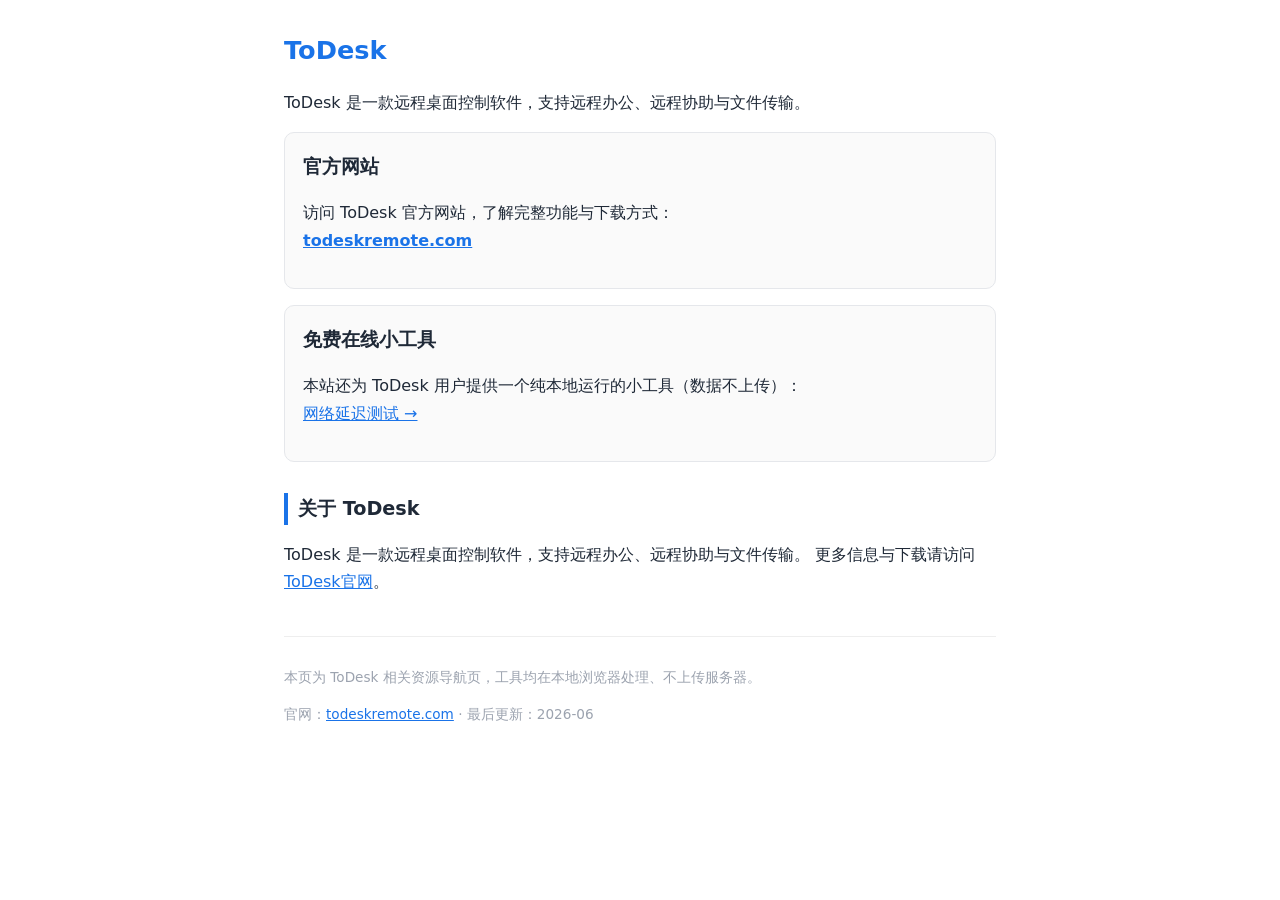
==== index.html @ 6993aaa4 "add homepage" ====
<!DOCTYPE html>
<html lang="zh-CN">
<head>
<meta charset="UTF-8">
<meta name="viewport" content="width=device-width,initial-scale=1">
<title>ToDesk 远程 电脑版 - 官方资源与在线工具</title>
<meta name="description" content="ToDesk相关资源导航：官网入口与免费在线小工具。ToDesk 是一款远程桌面控制软件，支持远程办公、远程协助与文件传输。">
<link rel="canonical" href="https://amirsakala.github.io/">
<meta property="og:title" content="ToDesk 远程 电脑版">
<meta property="og:description" content="ToDesk官网入口与免费在线小工具。">
<meta property="og:type" content="website">
<meta property="og:url" content="https://amirsakala.github.io/">
<style>:root{--b:#1a73e8}*{box-sizing:border-box}body{font-family:system-ui,-apple-system,"Segoe UI",sans-serif;max-width:760px;margin:0 auto;padding:24px;color:#1f2937;line-height:1.7;background:#fff}h1{color:var(--b);font-size:1.6rem;margin:.2em 0}h2{font-size:1.2rem;margin-top:1.6em;border-left:4px solid var(--b);padding-left:10px}.card{border:1px solid #e5e7eb;border-radius:10px;padding:18px;margin:16px 0;background:#fafafa}a{color:var(--b)}footer{margin-top:40px;padding-top:16px;border-top:1px solid #eee;color:#9ca3af;font-size:.85rem}</style>
</head>
<body>
<h1>ToDesk</h1>
<p>ToDesk 是一款远程桌面控制软件，支持远程办公、远程协助与文件传输。</p>
<div class="card">
<h2 style="margin-top:0;border:0;padding:0">官方网站</h2>
<p>访问 ToDesk 官方网站，了解完整功能与下载方式：<br>
<a href="https://todeskremote.com/"><strong>todeskremote.com</strong></a></p>
</div>
<div class="card">
<h2 style="margin-top:0;border:0;padding:0">免费在线小工具</h2>
<p>本站还为 ToDesk 用户提供一个纯本地运行的小工具（数据不上传）：<br>
<a href="https://amirsakala.github.io/todeskremote-latency-test/">网络延迟测试 →</a></p>
</div>
<h2>关于 ToDesk</h2>
<p>ToDesk 是一款远程桌面控制软件，支持远程办公、远程协助与文件传输。 更多信息与下载请访问 <a href="https://todeskremote.com/">ToDesk官网</a>。</p>
<footer>
<p>本页为 ToDesk 相关资源导航页，工具均在本地浏览器处理、不上传服务器。</p>
<p>官网：<a href="https://todeskremote.com/">todeskremote.com</a> · 最后更新：2026-06</p>
</footer>
</body>
</html>
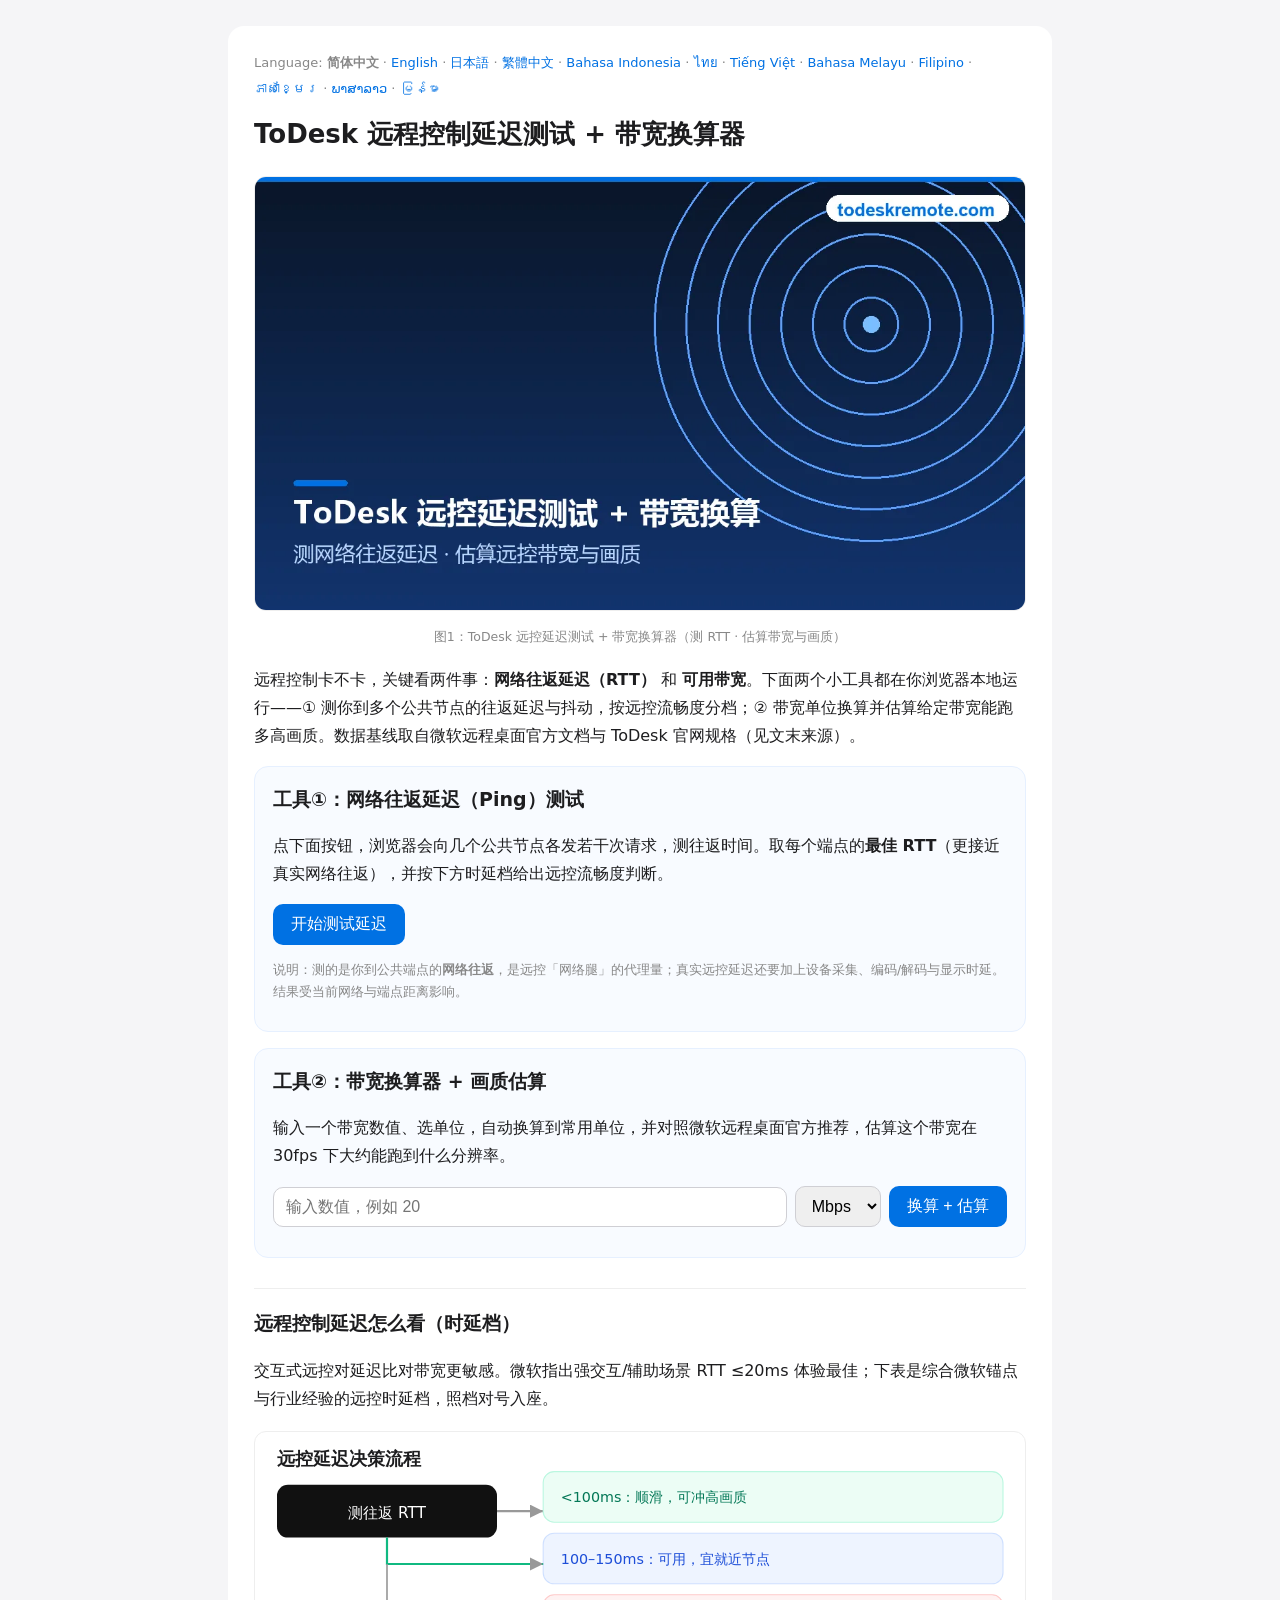
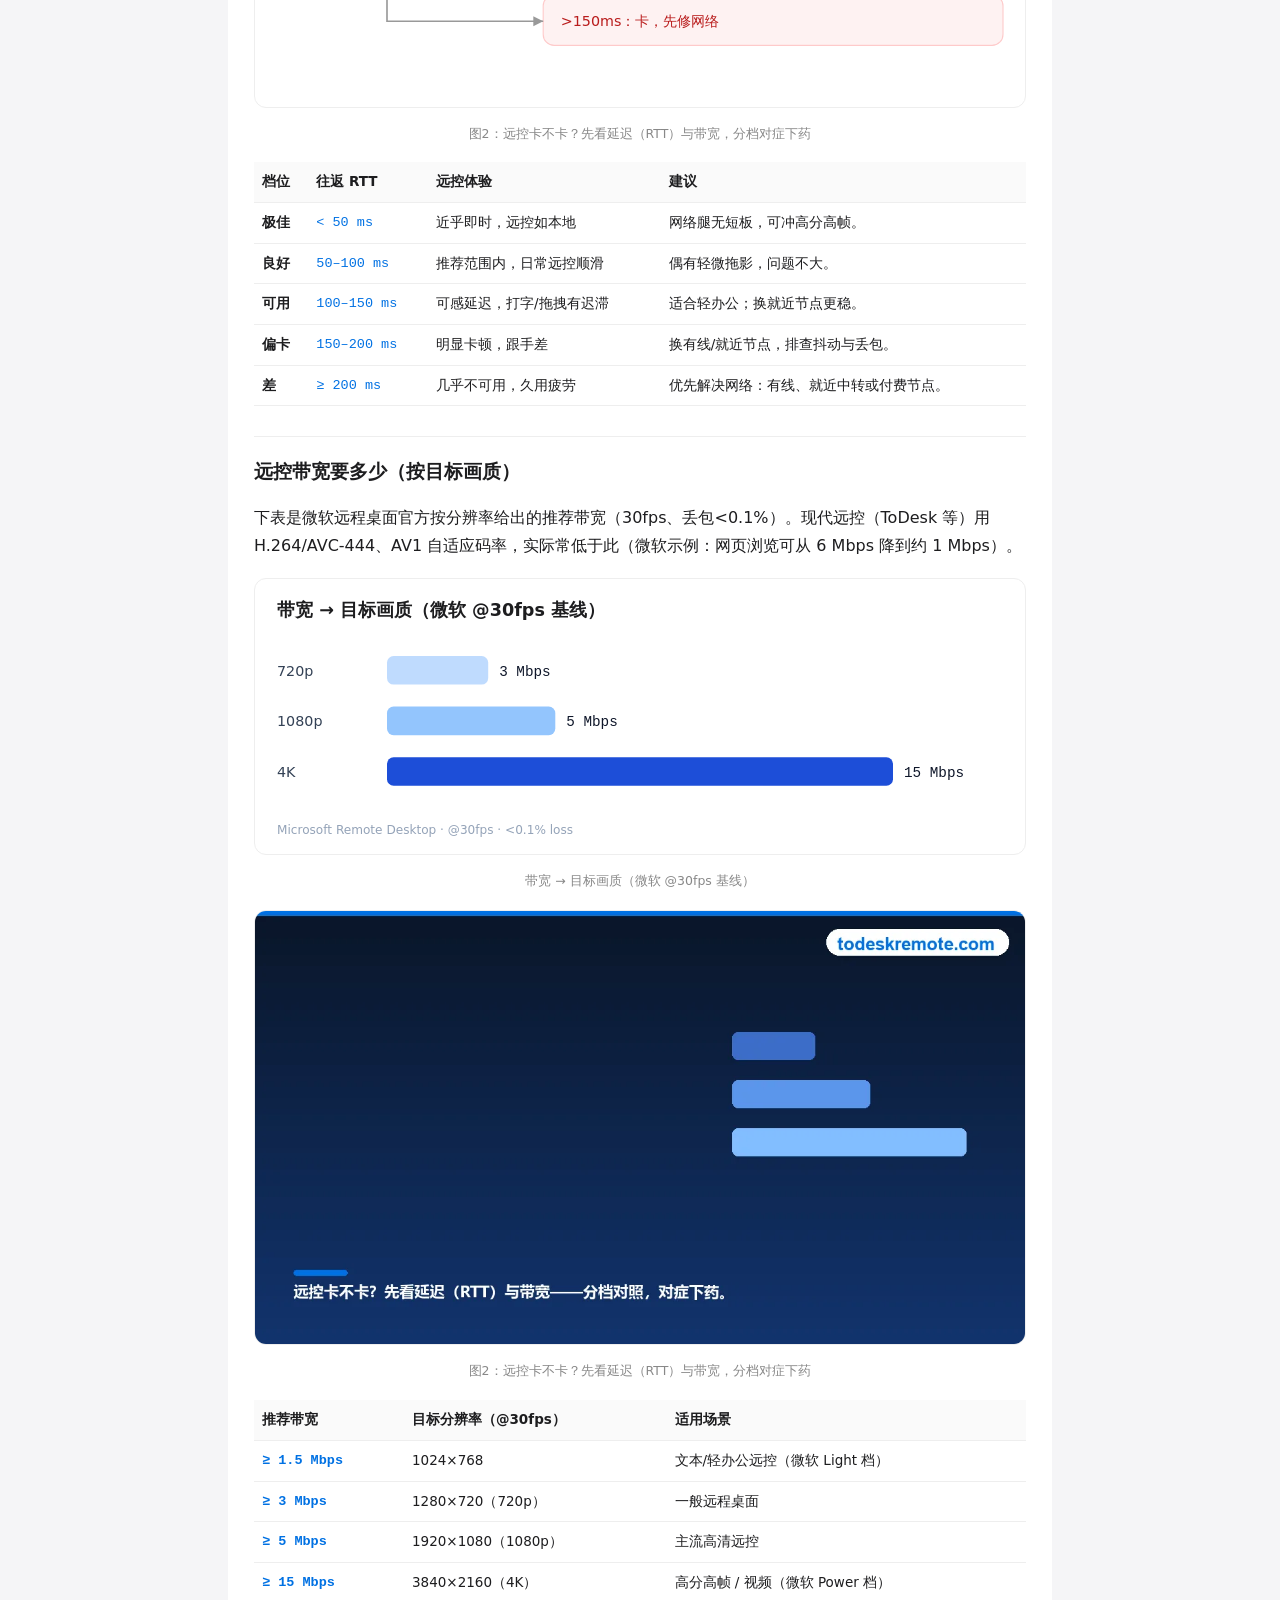
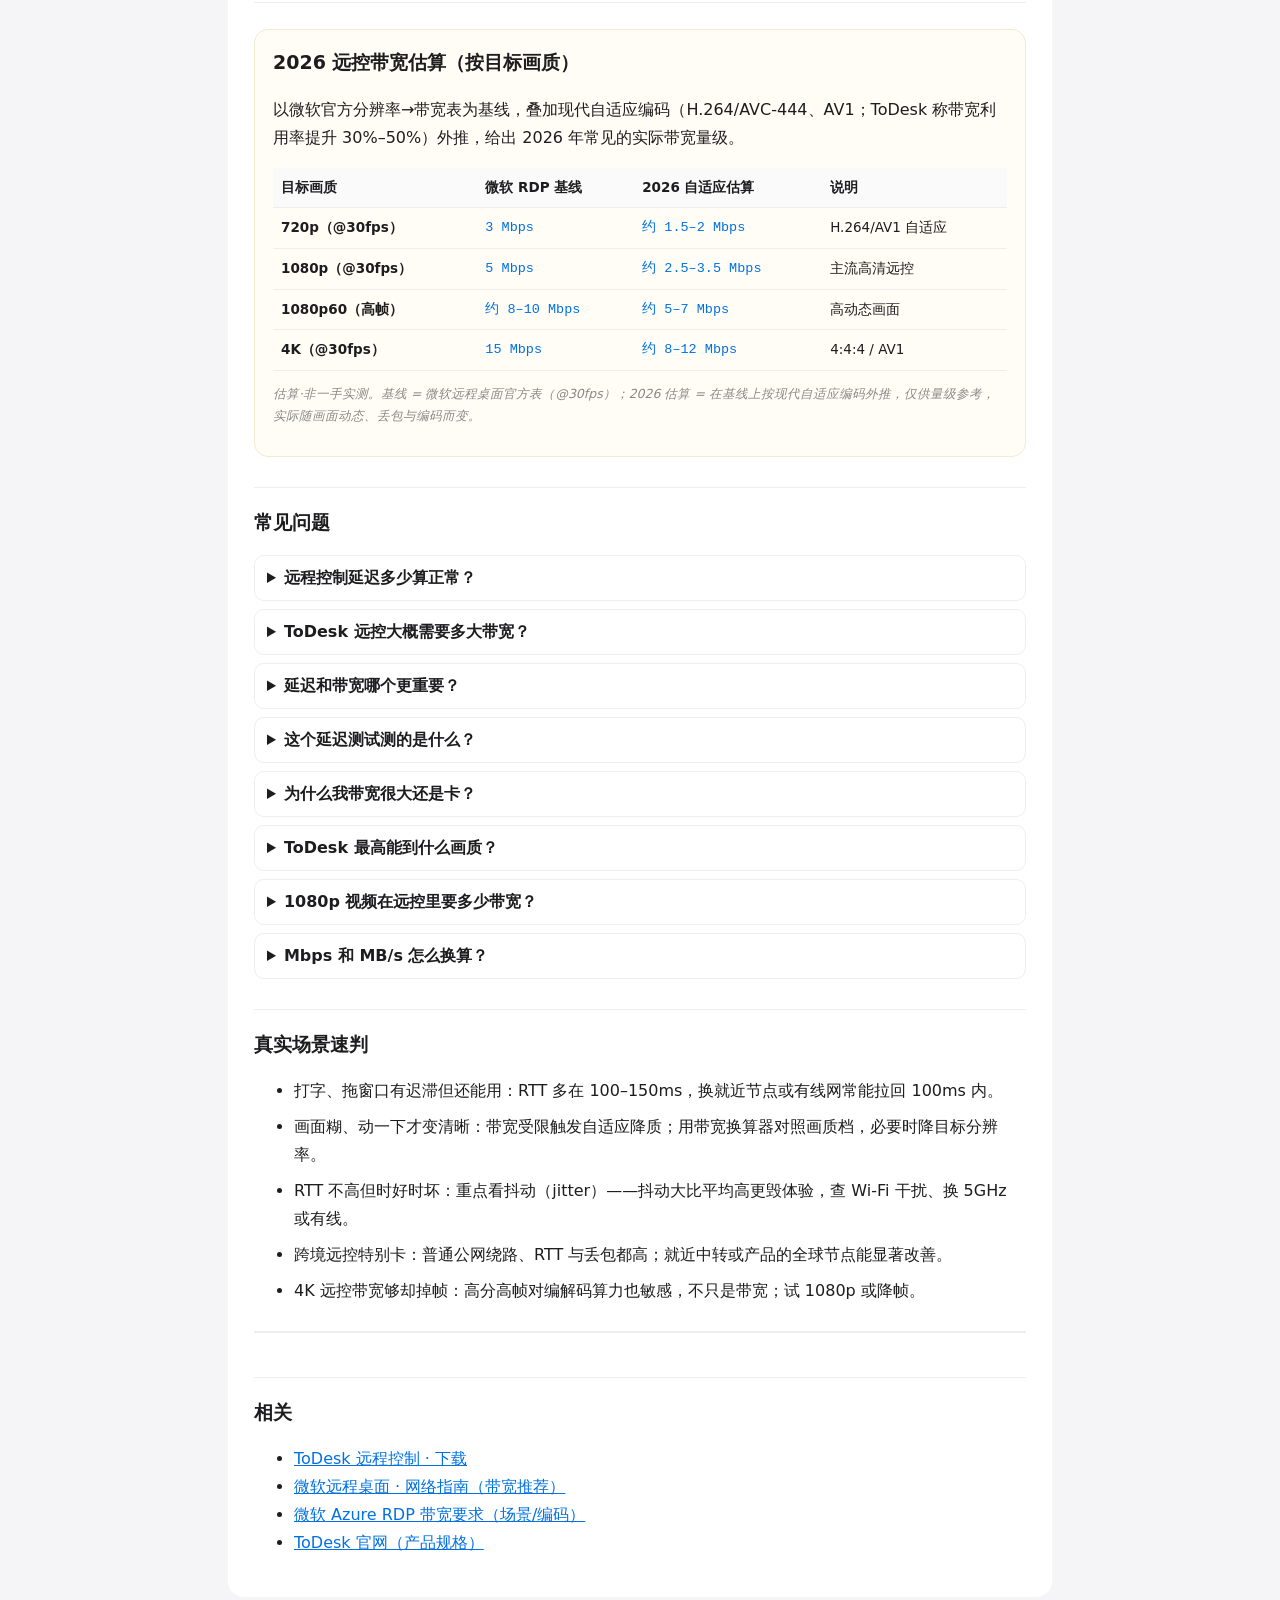
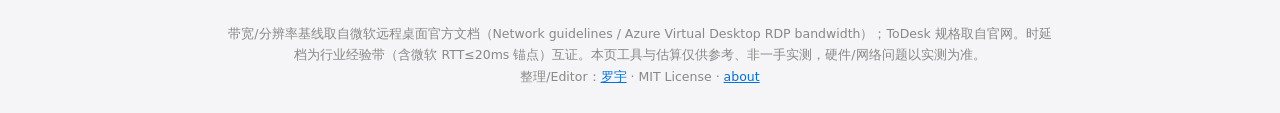
==== commit 067ddfbd: "io build (todeskremote 12-lang): index.html" ====
--- a/index.html
+++ b/index.html
@@ -1,35 +1,178 @@
-<!DOCTYPE html>
-<html lang="zh-CN">
-<head>
-<meta charset="UTF-8">
+<!DOCTYPE html><html lang="zh-Hans"><head><meta charset="utf-8">
 <meta name="viewport" content="width=device-width,initial-scale=1">
-<title>ToDesk 远程 电脑版 - 官方资源与在线工具</title>
-<meta name="description" content="ToDesk相关资源导航：官网入口与免费在线小工具。ToDesk 是一款远程桌面控制软件，支持远程办公、远程协助与文件传输。">
+<title>ToDesk 远程控制延迟测试 + 带宽换算器 — 在线测网络往返延迟、估算远控画质</title>
+<meta name="description" content="在线测你到公共节点的网络往返延迟（RTT）与抖动，按远程控制流畅度分档；带宽单位换算器估算 ToDesk 远控所需带宽与可达画质。纯客户端、打开即用、开源。数据基线取自微软远程桌面官方文档与 ToDesk 官网。">
 <link rel="canonical" href="https://amirsakala.github.io/">
-<meta property="og:title" content="ToDesk 远程 电脑版">
-<meta property="og:description" content="ToDesk官网入口与免费在线小工具。">
-<meta property="og:type" content="website">
-<meta property="og:url" content="https://amirsakala.github.io/">
-<style>:root{--b:#1a73e8}*{box-sizing:border-box}body{font-family:system-ui,-apple-system,"Segoe UI",sans-serif;max-width:760px;margin:0 auto;padding:24px;color:#1f2937;line-height:1.7;background:#fff}h1{color:var(--b);font-size:1.6rem;margin:.2em 0}h2{font-size:1.2rem;margin-top:1.6em;border-left:4px solid var(--b);padding-left:10px}.card{border:1px solid #e5e7eb;border-radius:10px;padding:18px;margin:16px 0;background:#fafafa}a{color:var(--b)}footer{margin-top:40px;padding-top:16px;border-top:1px solid #eee;color:#9ca3af;font-size:.85rem}</style>
-</head>
-<body>
-<h1>ToDesk</h1>
-<p>ToDesk 是一款远程桌面控制软件，支持远程办公、远程协助与文件传输。</p>
-<div class="card">
-<h2 style="margin-top:0;border:0;padding:0">官方网站</h2>
-<p>访问 ToDesk 官方网站，了解完整功能与下载方式：<br>
-<a href="https://todeskremote.com/"><strong>todeskremote.com</strong></a></p>
+<link rel="alternate" hreflang="zh-Hans" href="https://amirsakala.github.io/">
+<link rel="alternate" hreflang="en" href="https://amirsakala.github.io/en/">
+<link rel="alternate" hreflang="ja" href="https://amirsakala.github.io/ja/">
+<link rel="alternate" hreflang="zh-Hant" href="https://amirsakala.github.io/zh-tw/">
+<link rel="alternate" hreflang="id" href="https://amirsakala.github.io/id/">
+<link rel="alternate" hreflang="th" href="https://amirsakala.github.io/th/">
+<link rel="alternate" hreflang="vi" href="https://amirsakala.github.io/vi/">
+<link rel="alternate" hreflang="ms" href="https://amirsakala.github.io/ms/">
+<link rel="alternate" hreflang="fil" href="https://amirsakala.github.io/fil/">
+<link rel="alternate" hreflang="km" href="https://amirsakala.github.io/km/">
+<link rel="alternate" hreflang="lo" href="https://amirsakala.github.io/lo/">
+<link rel="alternate" hreflang="my" href="https://amirsakala.github.io/my/">
+<link rel="alternate" hreflang="x-default" href="https://amirsakala.github.io/">
+<script type="application/ld+json">
+{
+ "@context": "https://schema.org",
+ "@graph": [
+  {
+   "@type": "WebApplication",
+   "name": "ToDesk 远程控制延迟测试 + 带宽换算器",
+   "url": "https://amirsakala.github.io/",
+   "applicationCategory": "UtilitiesApplication",
+   "operatingSystem": "Web browser",
+   "inLanguage": "zh-Hans",
+   "description": "在线测你到公共节点的网络往返延迟（RTT）与抖动，按远程控制流畅度分档；带宽单位换算器估算 ToDesk 远控所需带宽与可达画质。纯客户端、打开即用、开源。数据基线取自微软远程桌面官方文档与 ToDesk 官网。",
+   "isAccessibleForFree": true,
+   "browserRequirements": "Requires JavaScript",
+   "offers": {
+    "@type": "Offer",
+    "price": "0",
+    "priceCurrency": "USD"
+   },
+   "author": {
+    "@type": "Person",
+    "name": "罗宇",
+    "url": "https://amirsakala.github.io/about-editor/"
+   }
+  },
+  {
+   "@type": "FAQPage",
+   "inLanguage": "zh-Hans",
+   "url": "https://amirsakala.github.io/",
+   "mainEntity": [
+    {
+     "@type": "Question",
+     "name": "远程控制延迟多少算正常？",
+     "acceptedAnswer": {
+      "@type": "Answer",
+      "text": "经验上：RTT 低于 50ms 近乎即时，低于 100ms 推荐范围内，100–150ms 可用但能感到迟滞，超过 150ms 明显卡顿，达到或超过 200ms 几乎不可用。微软还指出强交互/辅助场景 RTT ≤20ms 体验最佳。"
+     }
+    },
+    {
+     "@type": "Question",
+     "name": "ToDesk 远控大概需要多大带宽？",
+     "acceptedAnswer": {
+      "@type": "Answer",
+      "text": "按微软远程桌面官方推荐（30fps）：720p 约 3 Mbps、1080p 约 5 Mbps、4K 约 15 Mbps。现代远控用自适应编码，实际常更低。"
+     }
+    },
+    {
+     "@type": "Question",
+     "name": "延迟和带宽哪个更重要？",
+     "acceptedAnswer": {
+      "@type": "Answer",
+      "text": "交互远控里延迟更关键：带宽够了，延迟/抖动高一样卡。微软的动态码率会在 RTT 高时主动降画质来保流畅。"
+     }
+    },
+    {
+     "@type": "Question",
+     "name": "这个延迟测试测的是什么？",
+     "acceptedAnswer": {
+      "@type": "Answer",
+      "text": "浏览器测你到公共节点（Cloudflare、Google 等）的网络往返，是远控「网络腿」的代理量；真实远控延迟还要加设备采集、编解码与显示时延。"
+     }
+    },
+    {
+     "@type": "Question",
+     "name": "为什么我带宽很大还是卡？",
+     "acceptedAnswer": {
+      "@type": "Answer",
+      "text": "多半是延迟、抖动或丢包，不是带宽。远控对 RTT 和稳定性很敏感，抖动大比平均高更毁体验。"
+     }
+    },
+    {
+     "@type": "Question",
+     "name": "ToDesk 最高能到什么画质？",
+     "acceptedAnswer": {
+      "@type": "Answer",
+      "text": "官网称最高 8K、360 FPS、4:4:4 真彩无损（AV1 编码 / ZeroSync 传输引擎），需相应版本与足够带宽。"
+     }
+    },
+    {
+     "@type": "Question",
+     "name": "1080p 视频在远控里要多少带宽？",
+     "acceptedAnswer": {
+      "@type": "Answer",
+      "text": "微软示例：半屏 30fps 视频默认约 8.5–9.5 Mbps，启用 H.264/AVC-444 后仅约 2.5–2.8 Mbps，可见编码影响很大。"
+     }
+    },
+    {
+     "@type": "Question",
+     "name": "Mbps 和 MB/s 怎么换算？",
+     "acceptedAnswer": {
+      "@type": "Answer",
+      "text": "1 MB/s = 8 Mbps，1 Mbps = 0.125 MB/s。本页带宽换算器会自动换算到各常用单位。"
+     }
+    }
+   ]
+  }
+ ]
+}
+</script>
+<link rel="stylesheet" href="/style.css"></head>
+<body><div class="wrap"><main>
+<nav class="lang">Language: <strong>简体中文</strong> · <a href="/en/">English</a> · <a href="/ja/">日本語</a> · <a href="/zh-tw/">繁體中文</a> · <a href="/id/">Bahasa Indonesia</a> · <a href="/th/">ไทย</a> · <a href="/vi/">Tiếng Việt</a> · <a href="/ms/">Bahasa Melayu</a> · <a href="/fil/">Filipino</a> · <a href="/km/">ភាសាខ្មែរ</a> · <a href="/lo/">ພາສາລາວ</a> · <a href="/my/">မြန်မာ</a></nav>
+<h1>ToDesk 远程控制延迟测试 + 带宽换算器</h1>
+<figure class="i4png"><picture><source type="image/webp" srcset="/img/cover_zh.webp"><img src="/img/cover_zh.png" alt="ToDesk 远程控制延迟测试与带宽换算器工具示意图" fetchpriority="high" width="1120" height="630" style="width:100%;height:auto;border-radius:12px;border:1px solid #eee"></picture><figcaption>图1：ToDesk 远控延迟测试 + 带宽换算器（测 RTT · 估算带宽与画质）</figcaption></figure>
+<p class="intro">远程控制卡不卡，关键看两件事：<strong>网络往返延迟（RTT）</strong> 和 <strong>可用带宽</strong>。下面两个小工具都在你浏览器本地运行——① 测你到多个公共节点的往返延迟与抖动，按远控流畅度分档；② 带宽单位换算并估算给定带宽能跑多高画质。数据基线取自微软远程桌面官方文档与 ToDesk 官网规格（见文末来源）。</p>
+<section class="tool"><h2>工具①：网络往返延迟（Ping）测试</h2>
+<p>点下面按钮，浏览器会向几个公共节点各发若干次请求，测往返时间。取每个端点的<strong>最佳 RTT</strong>（更接近真实网络往返），并按下方时延档给出远控流畅度判断。</p>
+<button id="lat-go">开始测试延迟</button>
+<div id="lat-out"></div>
+<p class="note">说明：测的是你到公共端点的<strong>网络往返</strong>，是远控「网络腿」的代理量；真实远控延迟还要加上设备采集、编码/解码与显示时延。结果受当前网络与端点距离影响。</p></section>
+<section class="tool"><h2>工具②：带宽换算器 + 画质估算</h2>
+<p>输入一个带宽数值、选单位，自动换算到常用单位，并对照微软远程桌面官方推荐，估算这个带宽在 30fps 下大约能跑到什么分辨率。</p>
+<div class="bwrow"><input id="bw-in" type="number" min="0" step="any" placeholder="输入数值，例如 20" autocomplete="off"><select id="bw-unit"><option>Mbps</option><option>Gbps</option><option>Kbps</option><option>MB/s</option><option>KB/s</option></select><button id="bw-go">换算 + 估算</button></div>
+<div id="bw-out"></div></section>
+<h2>远程控制延迟怎么看（时延档）</h2>
+<p>交互式远控对延迟比对带宽更敏感。微软指出强交互/辅助场景 RTT ≤20ms 体验最佳；下表是综合微软锚点与行业经验的远控时延档，照档对号入座。</p>
+<figure><svg viewBox="0 0 700 250" xmlns="http://www.w3.org/2000/svg" role="img" aria-label="远控延迟与带宽分档对照示意图" style="width:100%;height:auto;border:1px solid #eee;border-radius:12px;background:#fff">
+<text x="20" y="30" font-family="system-ui,Arial" font-size="16" font-weight="700" fill="#1d1d1f">远控延迟决策流程</text>
+<rect x="20" y="48" width="200" height="48" rx="10" fill="#111"/><text x="120" y="78" text-anchor="middle" font-family="system-ui,Arial" font-size="14" fill="#fff">测往返 RTT</text>
+<path d="M220 72 H262" stroke="#999" stroke-width="2" fill="none" marker-end="url(#ar)"/>
+<rect x="262" y="36" width="418" height="46" rx="10" fill="#ecfdf5" stroke="#bbf7e0"/><text x="278" y="64" font-family="system-ui,Arial" font-size="13" fill="#047857">&lt;100ms：顺滑，可冲高画质</text>
+<rect x="262" y="92" width="418" height="46" rx="10" fill="#eef4ff" stroke="#cfe0ff"/><text x="278" y="120" font-family="system-ui,Arial" font-size="13" fill="#1d4ed8">100–150ms：可用，宜就近节点</text>
+<rect x="262" y="148" width="418" height="46" rx="10" fill="#fef2f2" stroke="#fecaca"/><text x="278" y="176" font-family="system-ui,Arial" font-size="13" fill="#b91c1c">&gt;150ms：卡，先修网络</text>
+<path d="M120 96 V120 H262" stroke="#10b981" stroke-width="2" fill="none" marker-end="url(#ar)"/>
+<path d="M120 120 V172 H262" stroke="#999" stroke-width="1.5" fill="none" marker-end="url(#ar)"/>
+<defs><marker id="ar" markerWidth="8" markerHeight="8" refX="6" refY="3" orient="auto"><path d="M0 0 L6 3 L0 6 z" fill="#999"/></marker></defs>
+</svg><figcaption>图2：远控卡不卡？先看延迟（RTT）与带宽，分档对症下药</figcaption></figure>
+<table><tr><th>档位</th><th>往返 RTT</th><th>远控体验</th><th>建议</th></tr><tr><td><b>极佳</b></td><td class="mono">< 50 ms</td><td>近乎即时，远控如本地</td><td>网络腿无短板，可冲高分高帧。</td></tr><tr><td><b>良好</b></td><td class="mono">50–100 ms</td><td>推荐范围内，日常远控顺滑</td><td>偶有轻微拖影，问题不大。</td></tr><tr><td><b>可用</b></td><td class="mono">100–150 ms</td><td>可感延迟，打字/拖拽有迟滞</td><td>适合轻办公；换就近节点更稳。</td></tr><tr><td><b>偏卡</b></td><td class="mono">150–200 ms</td><td>明显卡顿，跟手差</td><td>换有线/就近节点，排查抖动与丢包。</td></tr><tr><td><b>差</b></td><td class="mono">≥ 200 ms</td><td>几乎不可用，久用疲劳</td><td>优先解决网络：有线、就近中转或付费节点。</td></tr></table>
+<h2>远控带宽要多少（按目标画质）</h2>
+<p>下表是微软远程桌面官方按分辨率给出的推荐带宽（30fps、丢包<0.1%）。现代远控（ToDesk 等）用 H.264/AVC-444、AV1 自适应码率，实际常低于此（微软示例：网页浏览可从 6 Mbps 降到约 1 Mbps）。</p>
+<figure><svg viewBox="0 0 700 250" xmlns="http://www.w3.org/2000/svg" role="img" aria-label="ToDesk 远程控制延迟测试与带宽换算器工具示意图" style="width:100%;height:auto;border:1px solid #eee;border-radius:12px;background:#fff">
+<text x="20" y="34" font-family="system-ui,Arial" font-size="16" font-weight="700" fill="#1d1d1f">带宽 → 目标画质（微软 @30fps 基线）</text>
+<text x="20" y="88" font-family="system-ui,Arial" font-size="13" fill="#334155">720p</text><rect x="120" y="70" width="92" height="26" rx="6" fill="#bfdbfe"/><text x="222" y="88" font-family="ui-monospace,monospace" font-size="13" fill="#0f172a">3 Mbps</text>
+<text x="20" y="134" font-family="system-ui,Arial" font-size="13" fill="#334155">1080p</text><rect x="120" y="116" width="153" height="26" rx="6" fill="#93c5fd"/><text x="283" y="134" font-family="ui-monospace,monospace" font-size="13" fill="#0f172a">5 Mbps</text>
+<text x="20" y="180" font-family="system-ui,Arial" font-size="13" fill="#334155">4K</text><rect x="120" y="162" width="460" height="26" rx="6" fill="#1d4ed8"/><text x="590" y="180" font-family="ui-monospace,monospace" font-size="13" fill="#0f172a">15 Mbps</text>
+<text x="20" y="232" font-family="system-ui,Arial" font-size="11" fill="#94a3b8">Microsoft Remote Desktop · @30fps · &lt;0.1% loss</text>
+</svg><figcaption>带宽 → 目标画质（微软 @30fps 基线）</figcaption></figure>
+<figure class="i4png"><picture><source type="image/webp" srcset="/img/board_zh.webp"><img src="/img/board_zh.png" alt="远控延迟与带宽分档对照示意图" loading="lazy" width="1120" height="630" style="width:100%;height:auto;border-radius:12px;border:1px solid #eee"></picture><figcaption>图2：远控卡不卡？先看延迟（RTT）与带宽，分档对症下药</figcaption></figure>
+<table><tr><th>推荐带宽</th><th>目标分辨率（@30fps）</th><th>适用场景</th></tr><tr><td class="mono"><b>≥ 1.5 Mbps</b></td><td>1024×768</td><td>文本/轻办公远控（微软 Light 档）</td></tr><tr><td class="mono"><b>≥ 3 Mbps</b></td><td>1280×720（720p）</td><td>一般远程桌面</td></tr><tr><td class="mono"><b>≥ 5 Mbps</b></td><td>1920×1080（1080p）</td><td>主流高清远控</td></tr><tr><td class="mono"><b>≥ 15 Mbps</b></td><td>3840×2160（4K）</td><td>高分高帧 / 视频（微软 Power 档）</td></tr></table>
+<section id="data2026" class="i4data"><h2>2026 远控带宽估算（按目标画质）</h2>
+<p>以微软官方分辨率→带宽表为基线，叠加现代自适应编码（H.264/AVC-444、AV1；ToDesk 称带宽利用率提升 30%–50%）外推，给出 2026 年常见的实际带宽量级。</p>
+<table><tr><th>目标画质</th><th>微软 RDP 基线</th><th>2026 自适应估算</th><th>说明</th></tr><tr><td><b>720p（@30fps）</b></td><td class="mono">3 Mbps</td><td class="mono">约 1.5–2 Mbps</td><td>H.264/AV1 自适应</td></tr><tr><td><b>1080p（@30fps）</b></td><td class="mono">5 Mbps</td><td class="mono">约 2.5–3.5 Mbps</td><td>主流高清远控</td></tr><tr><td><b>1080p60（高帧）</b></td><td class="mono">约 8–10 Mbps</td><td class="mono">约 5–7 Mbps</td><td>高动态画面</td></tr><tr><td><b>4K（@30fps）</b></td><td class="mono">15 Mbps</td><td class="mono">约 8–12 Mbps</td><td>4:4:4 / AV1</td></tr></table>
+<p class="note"><em>估算·非一手实测。基线 = 微软远程桌面官方表（@30fps）；2026 估算 = 在基线上按现代自适应编码外推，仅供量级参考，实际随画面动态、丢包与编码而变。</em></p></section>
+<h2>常见问题</h2>
+<details class="faq"><summary>远程控制延迟多少算正常？</summary><div>经验上：RTT 低于 50ms 近乎即时，低于 100ms 推荐范围内，100–150ms 可用但能感到迟滞，超过 150ms 明显卡顿，达到或超过 200ms 几乎不可用。微软还指出强交互/辅助场景 RTT ≤20ms 体验最佳。</div></details>
+<details class="faq"><summary>ToDesk 远控大概需要多大带宽？</summary><div>按微软远程桌面官方推荐（30fps）：720p 约 3 Mbps、1080p 约 5 Mbps、4K 约 15 Mbps。现代远控用自适应编码，实际常更低。</div></details>
+<details class="faq"><summary>延迟和带宽哪个更重要？</summary><div>交互远控里延迟更关键：带宽够了，延迟/抖动高一样卡。微软的动态码率会在 RTT 高时主动降画质来保流畅。</div></details>
+<details class="faq"><summary>这个延迟测试测的是什么？</summary><div>浏览器测你到公共节点（Cloudflare、Google 等）的网络往返，是远控「网络腿」的代理量；真实远控延迟还要加设备采集、编解码与显示时延。</div></details>
+<details class="faq"><summary>为什么我带宽很大还是卡？</summary><div>多半是延迟、抖动或丢包，不是带宽。远控对 RTT 和稳定性很敏感，抖动大比平均高更毁体验。</div></details>
+<details class="faq"><summary>ToDesk 最高能到什么画质？</summary><div>官网称最高 8K、360 FPS、4:4:4 真彩无损（AV1 编码 / ZeroSync 传输引擎），需相应版本与足够带宽。</div></details>
+<details class="faq"><summary>1080p 视频在远控里要多少带宽？</summary><div>微软示例：半屏 30fps 视频默认约 8.5–9.5 Mbps，启用 H.264/AVC-444 后仅约 2.5–2.8 Mbps，可见编码影响很大。</div></details>
+<details class="faq"><summary>Mbps 和 MB/s 怎么换算？</summary><div>1 MB/s = 8 Mbps，1 Mbps = 0.125 MB/s。本页带宽换算器会自动换算到各常用单位。</div></details>
+
+<h2>真实场景速判</h2>
+<ul class="scenes"><li>打字、拖窗口有迟滞但还能用：RTT 多在 100–150ms，换就近节点或有线网常能拉回 100ms 内。</li><li>画面糊、动一下才变清晰：带宽受限触发自适应降质；用带宽换算器对照画质档，必要时降目标分辨率。</li><li>RTT 不高但时好时坏：重点看抖动（jitter）——抖动大比平均高更毁体验，查 Wi-Fi 干扰、换 5GHz 或有线。</li><li>跨境远控特别卡：普通公网绕路、RTT 与丢包都高；就近中转或产品的全球节点能显著改善。</li><li>4K 远控带宽够却掉帧：高分高帧对编解码算力也敏感，不只是带宽；试 1080p 或降帧。</li></ul>
+<div class="related"><h2>相关</h2><ul><li><a href="https://todeskremote.com/download/">ToDesk 远程控制 · 下载</a></li><li><a href="https://learn.microsoft.com/en-us/windows-server/remote/remote-desktop-services/network-guidance" rel="nofollow">微软远程桌面 · 网络指南（带宽推荐）</a></li><li><a href="https://learn.microsoft.com/en-us/azure/virtual-desktop/rdp-bandwidth" rel="nofollow">微软 Azure RDP 带宽要求（场景/编码）</a></li><li><a href="https://www.todesk.com/" rel="nofollow">ToDesk 官网（产品规格）</a></li></ul></div>
+</main>
+<footer>带宽/分辨率基线取自微软远程桌面官方文档（Network guidelines / Azure Virtual Desktop RDP bandwidth）；ToDesk 规格取自官网。时延档为行业经验带（含微软 RTT≤20ms 锚点）互证。本页工具与估算仅供参考、非一手实测，硬件/网络问题以实测为准。<br>整理/Editor：<a href="/about-editor/">罗宇</a> · MIT License · <a href="/about-editor/">about</a></footer>
 </div>
-<div class="card">
-<h2 style="margin-top:0;border:0;padding:0">免费在线小工具</h2>
-<p>本站还为 ToDesk 用户提供一个纯本地运行的小工具（数据不上传）：<br>
-<a href="https://amirsakala.github.io/todeskremote-latency-test/">网络延迟测试 →</a></p>
-</div>
-<h2>关于 ToDesk</h2>
-<p>ToDesk 是一款远程桌面控制软件，支持远程办公、远程协助与文件传输。 更多信息与下载请访问 <a href="https://todeskremote.com/">ToDesk官网</a>。</p>
-<footer>
-<p>本页为 ToDesk 相关资源导航页，工具均在本地浏览器处理、不上传服务器。</p>
-<p>官网：<a href="https://todeskremote.com/">todeskremote.com</a> · 最后更新：2026-06</p>
-</footer>
-</body>
-</html>+<script src="/data_zh.js"></script><script src="/app.js"></script></body></html>
--- a/style.css
+++ b/style.css
@@ -0,0 +1,29 @@
+*{box-sizing:border-box}body{font-family:system-ui,-apple-system,"Segoe UI",Arial;line-height:1.75;color:#1d1d1f;background:#f5f5f7;margin:0}
+.wrap{max-width:860px;margin:0 auto;padding:26px 18px}
+main{background:#fff;border-radius:16px;padding:24px 26px}
+h1{margin-top:0;font-size:26px}h2{font-size:19px;margin-top:30px;border-top:1px solid #eee;padding-top:18px}
+p.intro{font-size:16px}
+.lang{font-size:13px;color:#888;margin-bottom:10px;line-height:2}.lang a{text-decoration:none;color:#0071e3}
+.tool{background:#f8fbff;border:1px solid #e6f0ff;border-radius:14px;padding:16px 18px;margin-top:16px}
+.tool h2{border-top:0;margin-top:0;padding-top:0}
+button{font-size:16px;padding:10px 18px;border:0;border-radius:10px;background:#0071e3;color:#fff;cursor:pointer}
+button:disabled{opacity:.6;cursor:default}
+.bwrow{display:flex;gap:8px;flex-wrap:wrap;align-items:center}
+input,select{font-size:16px;padding:10px 12px;border:1px solid #cfcfd4;border-radius:10px}
+input#bw-in{flex:1 1 160px}
+#lat-out,#bw-out{margin-top:14px}
+.note{color:#888;font-size:12.5px}
+table{border-collapse:collapse;width:100%;margin-top:10px;font-size:13.5px}
+td,th{border-bottom:1px solid #eee;padding:8px;text-align:left;vertical-align:top}
+th{background:#fafafa}
+.mono{font-family:ui-monospace,Consolas,monospace;color:#0071e3}
+.scenes li{margin:8px 0}
+details.faq{border:1px solid #eee;border-radius:10px;padding:8px 12px;margin-top:8px}
+details.faq summary{cursor:pointer;font-weight:600}
+details.faq div{margin-top:8px;color:#333}
+.i4data{margin-top:26px;background:#fffdf5;border:1px solid #f3ead0;border-radius:14px;padding:16px 18px}
+.i4data h2{border-top:0;margin-top:0;padding-top:0}
+.related{margin-top:26px;border-top:2px solid #eee;padding-top:14px}
+.verdict{display:inline-block;padding:2px 10px;border-radius:20px;color:#fff;font-weight:600;font-size:13px}
+figure{margin:18px 0}figcaption{color:#888;font-size:12.5px;text-align:center;margin-top:6px}
+a{color:#0071e3}footer{color:#888;font-size:12.5px;margin-top:26px;text-align:center;line-height:1.7}
